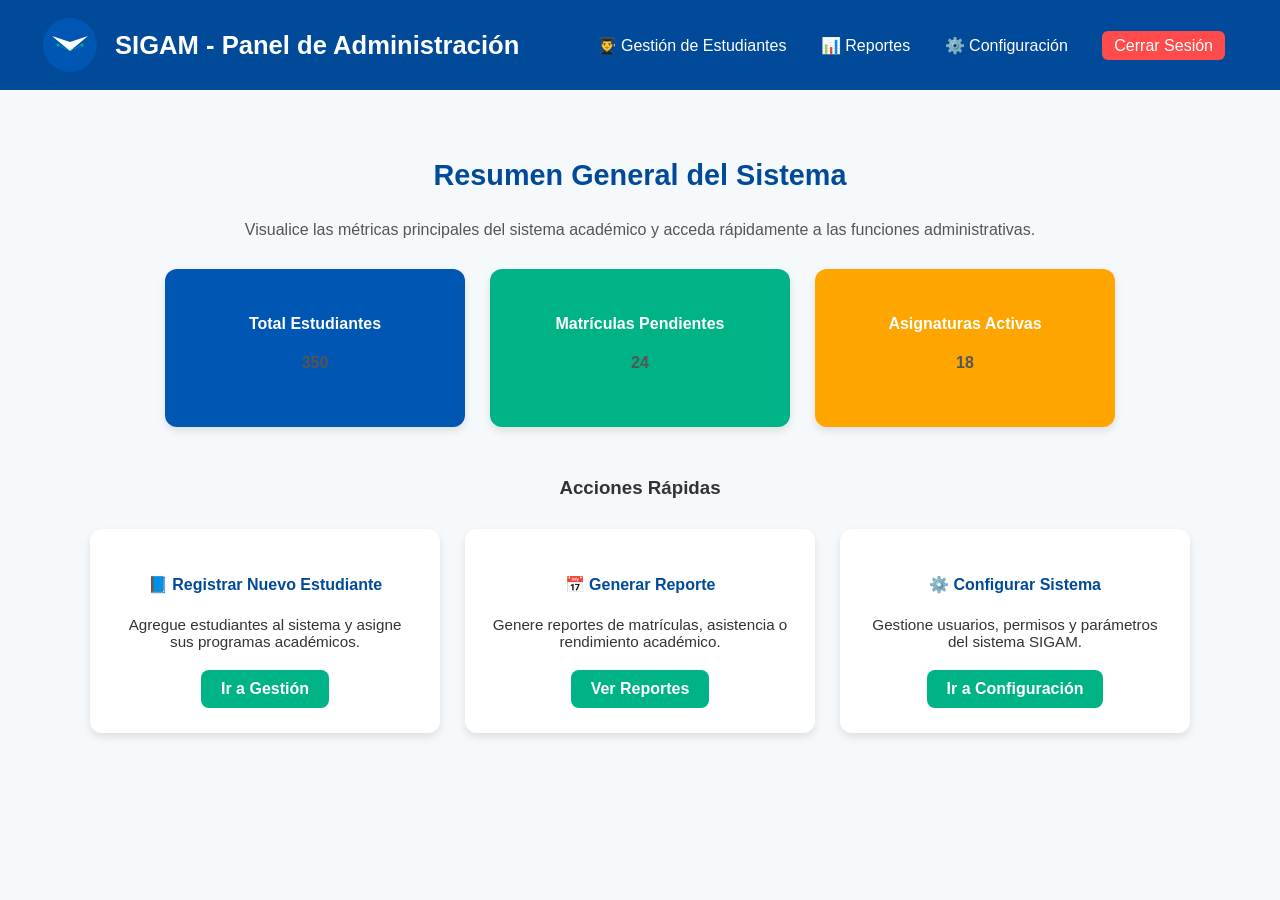
==== admin/panel.html @ c1b5c69f "Primer commit SIGAM" ====
<!DOCTYPE html>
<html lang="es">
<head>
  <meta charset="UTF-8">
  <meta name="viewport" content="width=device-width, initial-scale=1.0">
  <title>Panel Administrador - SIGAM</title>
  <link rel="stylesheet" href="../estilos/admin.css">
</head>
<body>
  <header>
    <div class="logo-nombre">
      <!-- SVG incrustado para evitar errores de carga -->
      <svg width="60" height="60" viewBox="0 0 200 200" xmlns="http://www.w3.org/2000/svg">
        <circle cx="100" cy="100" r="90" fill="#0056B3" />
        <path d="M40 70 L100 90 L160 70 L100 120 Z" fill="white" />
        <circle cx="60" cy="100" r="5" fill="#00B386" />
        <circle cx="140" cy="100" r="5" fill="#00B386" />
        <line x1="60" y1="100" x2="100" y2="120" stroke="#00B386" stroke-width="2"/>
        <line x1="140" y1="100" x2="100" y2="120" stroke="#00B386" stroke-width="2"/>
      </svg>
      <h2>SIGAM - Panel de Administración</h2>
    </div>
    <nav>
      <a href="estudiantes.html">👨‍🎓 Gestión de Estudiantes</a>
      <a href="reportes.html">📊 Reportes</a>
      <a href="configuracion.html">⚙️ Configuración</a>
      <a href="../index.html" class="cerrar">Cerrar Sesión</a>
    </nav>
  </header>

  <main>
    <section class="resumen">
      <h3>Resumen General del Sistema</h3>
      <p>Visualice las métricas principales del sistema académico y acceda rápidamente a las funciones administrativas.</p>
      <div class="tarjetas">
        <div class="tarjeta azul">
          <h4>Total Estudiantes</h4>
          <p>350</p>
        </div>
        <div class="tarjeta verde">
          <h4>Matrículas Pendientes</h4>
          <p>24</p>
        </div>
        <div class="tarjeta naranja">
          <h4>Asignaturas Activas</h4>
          <p>18</p>
        </div>
      </div>
    </section>

    <section class="acciones">
      <h3>Acciones Rápidas</h3>
      <div class="cards-acciones">
        <div class="card">
          <h4>📘 Registrar Nuevo Estudiante</h4>
          <p>Agregue estudiantes al sistema y asigne sus programas académicos.</p>
          <a href="estudiantes.html" class="btn">Ir a Gestión</a>
        </div>

        <div class="card">
          <h4>📅 Generar Reporte</h4>
          <p>Genere reportes de matrículas, asistencia o rendimiento académico.</p>
          <a href="reportes.html" class="btn">Ver Reportes</a>
        </div>

        <div class="card">
          <h4>⚙️ Configurar Sistema</h4>
          <p>Gestione usuarios, permisos y parámetros del sistema SIGAM.</p>
          <a href="configuracion.html" class="btn">Ir a Configuración</a>
        </div>
      </div>
    </section>
  </main>
</body>
</html>
---- estilos/admin.css ----
body {
  font-family: 'Poppins', sans-serif;
  margin: 0;
  background-color: #f6f9fc;
  color: #333;
}

header {
  background-color: #004A99;
  color: white;
  display: flex;
  justify-content: space-between;
  align-items: center;
  padding: 15px 40px;
  flex-wrap: wrap;
}

.logo-nombre {
  display: flex;
  align-items: center;
  gap: 15px;
}

.logo-nombre h2 {
  margin: 0;
  font-size: 1.6em;
}

nav a {
  color: white;
  text-decoration: none;
  margin: 0 15px;
  font-weight: 500;
  transition: 0.3s;
}

nav a:hover {
  text-decoration: underline;
}

nav a.cerrar {
  background-color: #ff4b4b;
  padding: 6px 12px;
  border-radius: 6px;
  transition: 0.3s;
}

nav a.cerrar:hover {
  background-color: #cc0000;
}

main {
  padding: 40px;
}

.resumen {
  text-align: center;
  margin-bottom: 50px;
}

.resumen h3 {
  color: #004A99;
  font-size: 1.8em;
}

.resumen p {
  font-size: 1em;
  color: #555;
  margin-bottom: 30px;
}

.tarjetas {
  display: flex;
  justify-content: center;
  gap: 25px;
  flex-wrap: wrap;
}

.tarjeta {
  width: 250px;
  padding: 25px;
  border-radius: 12px;
  color: white;
  text-align: center;
  font-weight: bold;
  box-shadow: 0 4px 8px rgba(0,0,0,0.1);
}

.tarjeta.azul { background-color: #0056B3; }
.tarjeta.verde { background-color: #00B386; }
.tarjeta.naranja { background-color: #FFA500; }

.acciones {
  text-align: center;
}

.cards-acciones {
  display: flex;
  justify-content: center;
  gap: 25px;
  flex-wrap: wrap;
  margin-top: 30px;
}

.card {
  background-color: white;
  width: 300px;
  padding: 25px;
  border-radius: 12px;
  box-shadow: 0 4px 8px rgba(0,0,0,0.1);
  text-align: center;
  transition: transform 0.3s ease, box-shadow 0.3s ease;
}

.card:hover {
  transform: translateY(-5px);
  box-shadow: 0 8px 15px rgba(0,0,0,0.2);
}

.card h4 {
  color: #004A99;
}

.card p {
  font-size: 0.95em;
  margin-bottom: 20px;
}

.btn {
  display: inline-block;
  padding: 10px 20px;
  background-color: #00B386;
  color: white;
  border-radius: 8px;
  text-decoration: none;
  font-weight: 600;
  transition: background-color 0.3s;
}

.btn:hover {
  background-color: #008F73;
}
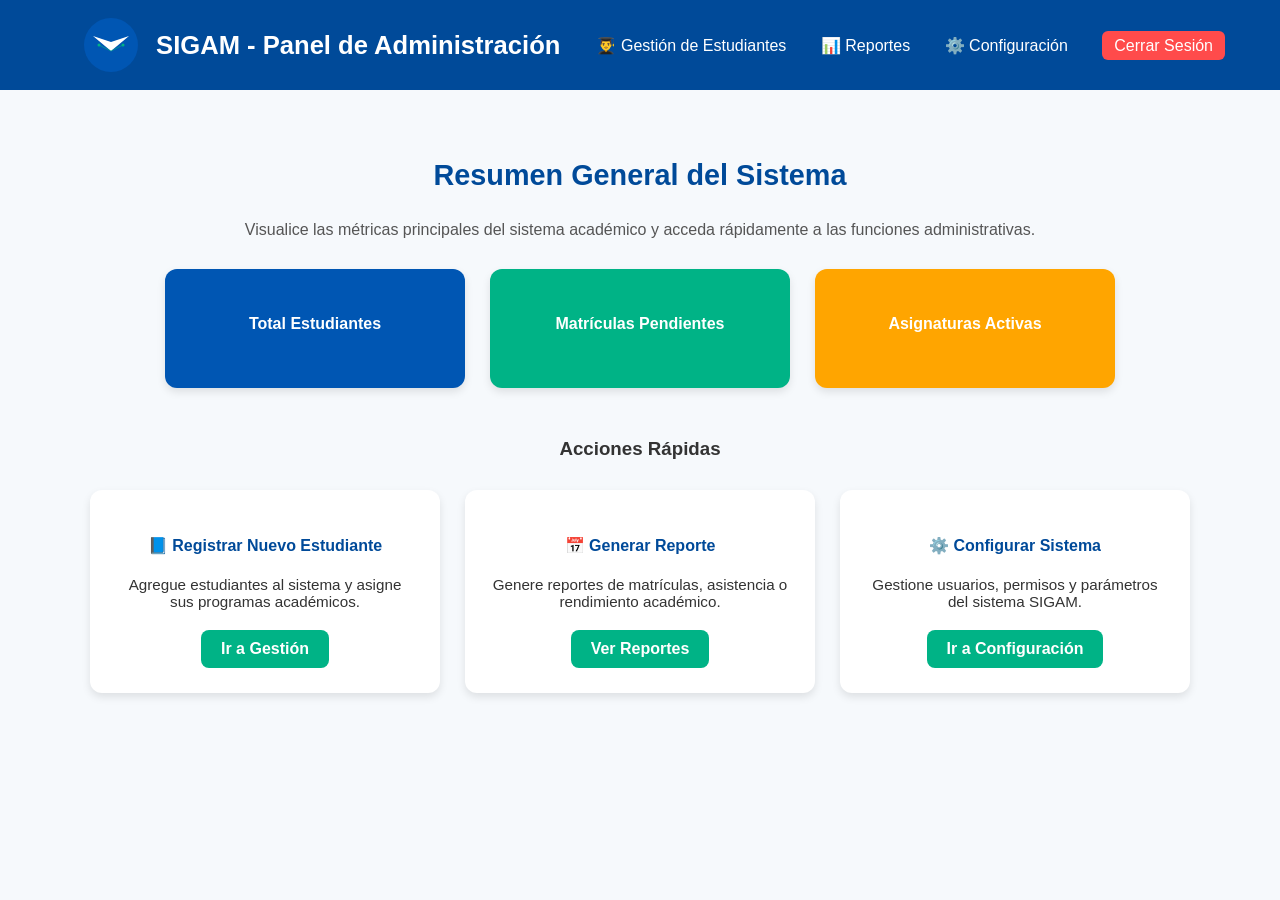
==== commit b156f3ab: "Actualización panel admin y estudiante" ====
--- a/admin/panel.html
+++ b/admin/panel.html
@@ -8,6 +8,7 @@
 </head>
 <body>
   <header>
+    <p id="bienvenida" style="margin:10px;"></p>
     <div class="logo-nombre">
       <!-- SVG incrustado para evitar errores de carga -->
       <svg width="60" height="60" viewBox="0 0 200 200" xmlns="http://www.w3.org/2000/svg">
@@ -24,7 +25,7 @@
       <a href="estudiantes.html">👨‍🎓 Gestión de Estudiantes</a>
       <a href="reportes.html">📊 Reportes</a>
       <a href="configuracion.html">⚙️ Configuración</a>
-      <a href="../index.html" class="cerrar">Cerrar Sesión</a>
+    <a href="#" class="cerrar" onclick="cerrarSesion()">Cerrar Sesión</a>
     </nav>
   </header>
 
@@ -35,15 +36,15 @@
       <div class="tarjetas">
         <div class="tarjeta azul">
           <h4>Total Estudiantes</h4>
-          <p>350</p>
+          <p id="totalEstudiantes"></p>
         </div>
         <div class="tarjeta verde">
           <h4>Matrículas Pendientes</h4>
-          <p>24</p>
+          <p id="matriculas"></p>
         </div>
         <div class="tarjeta naranja">
           <h4>Asignaturas Activas</h4>
-          <p>18</p>
+          <p id="asignaturas"></p>
         </div>
       </div>
     </section>
@@ -71,5 +72,6 @@
       </div>
     </section>
   </main>
+  <script src="../scripts/admin.js"></script>
 </body>
 </html>
